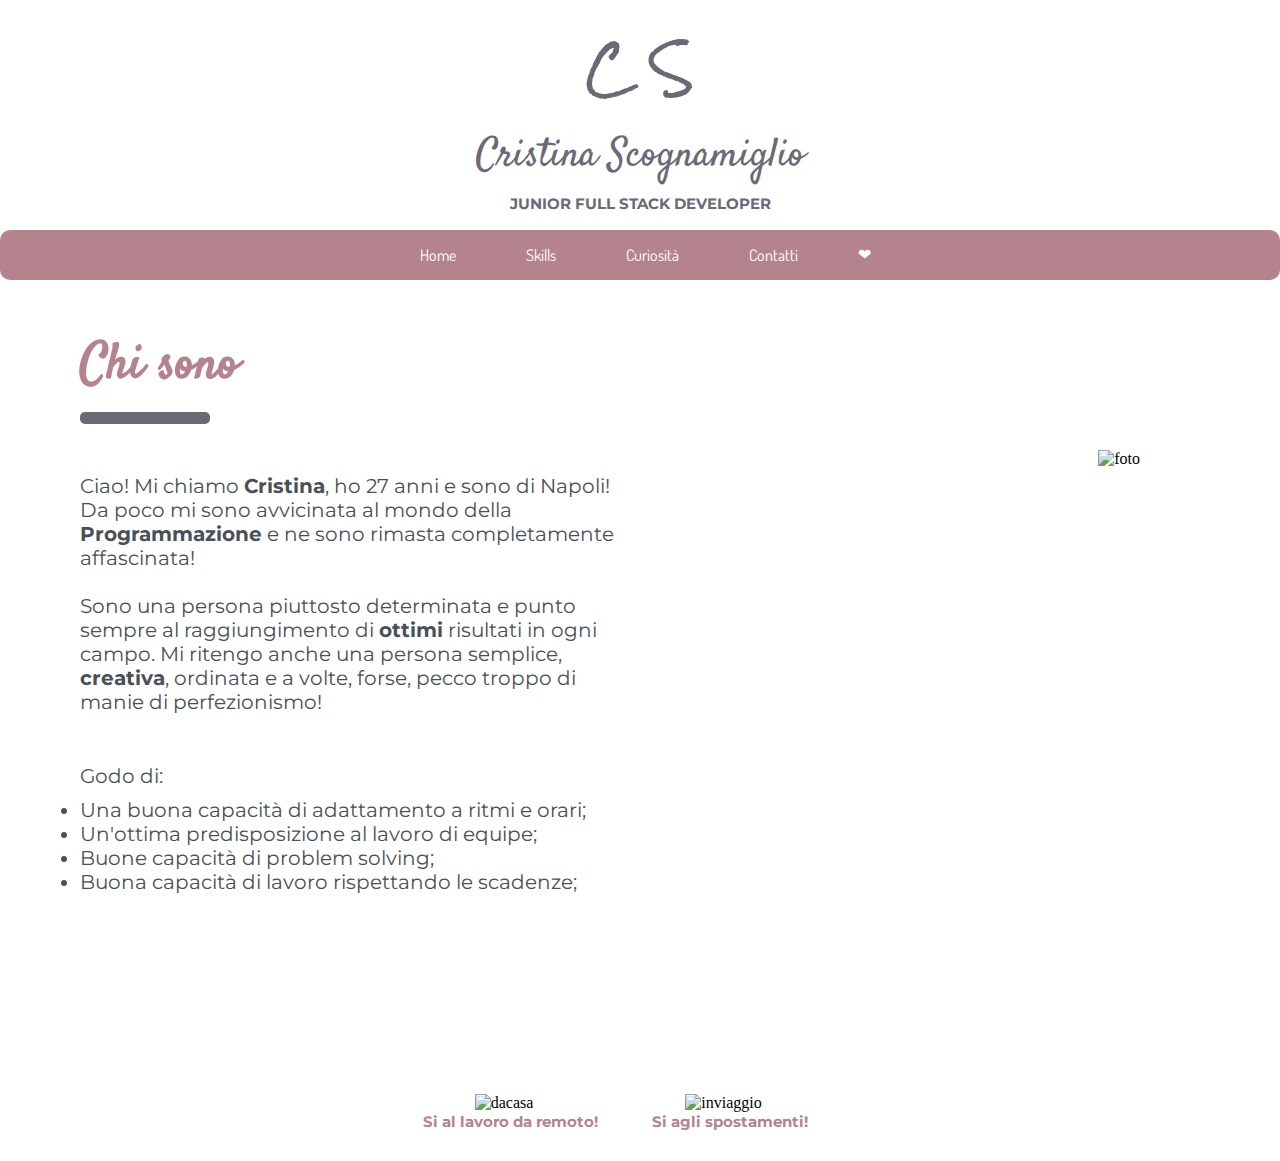
==== index.html @ 6e00b8ea "Add files via upload" ====
<!DOCTYPE html>
<html lang="it" dir="ltr">
  <head>
    <meta charset="utf-8">
    <meta name='viewport'
      content='width=device-width, initial-scale=1.0, maximum-scale=1.0' />
    <link rel="stylesheet" href="styles.css">

    <!-- Fonts -->
    <link rel="preconnect" href="https://fonts.gstatic.com">
    <link href="https://fonts.googleapis.com/css2?family=Rock+Salt&family=Satisfy&family=Montserrat&family=Dosis&display=swap" rel="stylesheet">

    <title>Hi people!</title>
  </head>


  <body>
    <!-- Parte superiore con firma -->
    <header>
      <div class="firma">
        <div class="firma-breve">C S</div>
        <div class="firma-lunga">Cristina Scognamiglio</div>
        <div class="professione"><strong>JUNIOR FULL STACK DEVELOPER</strong></div>
      </div>
    </header>
    <!-- Barra di navigazione -->
    <nav>
      <div class="menu-contenitore">
        <div class="menu">
          <div><a href="home.html">Home</a></div>
          <div><a href="skills.html">Skills</a></div>
          <div><a href="curiosità.html">Curiosità</a></div>
          <div><a href="contatti.html">Contatti</a></div>
          <div class="heart">&#x2764;</div>
        </div>
      </div>
    </nav>
    <!-- Presentazione e Foto-->
   <div class="corpo-sito">

      <main>
        <div class="Titoloetesto">
          <h1>Chi sono</h1>
          <div class="barra"></div>
          <p>Ciao! Mi chiamo <strong>Cristina</strong>, ho 27 anni e sono di Napoli!
            <br>
            Da poco mi sono avvicinata al mondo della <strong>Programmazione</strong> e ne sono rimasta completamente affascinata!
            <br><br>
            Sono una persona piuttosto determinata e punto sempre al raggiungimento di <strong>ottimi</strong> risultati in ogni campo.
            Mi ritengo anche una persona semplice, <strong>creativa</strong>, ordinata e a volte, forse, pecco troppo di manie di perfezionismo!</p>

          <p>Godo di:</p>
            <ul class="capacità">
              <li>Una buona capacità di adattamento a ritmi e orari;</li>
              <li>Un'ottima predisposizione al lavoro di equipe;</li>
              <li>Buone capacità di problem solving;</li>
              <li>Buona capacità di lavoro rispettando le scadenze;</li>
            </ul>
        </div>
      </main>

      <!-- Foto laterale -->
      <div class="Foto">
        <img class="fotohome" src="immagini/cri-home.jpg" alt="foto">
      </div>

      <!-- Footer -->
      <footer class="partefinale">
        <div class="icone">
          <img src="immagini/dacasa.png" alt="dacasa">
          <span class="testo"><strong>Si al lavoro da remoto!</strong></span>
        </div>
        <div class="icone">
          <img src="immagini/viaggio.png" alt="inviaggio">
          <span class="testo"><strong>Si agli spostamenti!</strong></span>
        </div>
      </footer>
    </div>
  </body>
</html>
---- styles.css ----
* {
  margin: 0;
  padding: 0;
  box-sizing: border-box;
}

html,body{
  height:100%;
}
 body{background: #FFF;}

/*Parte superiore con firma*/
.firma{
  color:#6d6875;   /*tonalità di grigio*/
  margin-top: 10px;
  text-align: center;
  width:100%;
  height:200px;
}
.firma-breve{
  font-family: 'Rock Salt', cursive;
  font-size: 50px;
}

.firma-lunga{
  font-family: 'Satisfy', cursive;
  font-size: 40px;
}

.professione{
  font-family: 'Montserrat', sans-serif;
  font-size: 15px;
  margin-top: 8px;
}

/*Barra di navigazione*/
.menu-contenitore{
  margin-top: 20px;
  display: flex;
  justify-content: center;
  background: #b5838d;   /*tonalità di rosa scuro*/
  padding:15px 0;
  border-radius: 10px;
}

.menu{
  width:100%;
  display: flex;
  justify-content: center;
}

.heart{color:#FFF;}

a{
  color:#FFF;
  text-decoration: none;
  font-family: 'Dosis', sans-serif;
  font-size: auto;
  padding: 10px;
  border-radius: 5px;
  margin-right: 50px;
}

a:hover{
  background: #e5989b; /*tonalità di rosa chiaro*/
}
a:active{
  background: #ffb4a2;  /*altra tonalità di rosa*/
}

/* Titolo Testo e Foto generico*/
main{
  width:100%;
  height:70%;
  background-size: auto;
  -o-background-size: auto;
  -moz-background-size: auto;
  padding-left: 80px;
  padding-right: 80px;
}
.Titoloetesto{
  width: 50%;
  height:100%;
  position:relative;
}
h1{
  margin-top: 50px;
  color:#b5838d;
  font-family: 'Satisfy', cursive;
  font-size: 50px;
  text-align: left;
}
.barra{
  width: 130px;
  height:12px;
  border-radius: 5px;
  background-color: #6d6875;
  margin-top:10px;
}
p{
  font-family:'Montserrat', sans-serif;
  font-size: 20px;
  text-align: left;
  margin-top: 50px;
  color:#495057;      /*nero/grigio*/
}
.capacità{
 font-family:'Montserrat', sans-serif;
 font-size: 20px;
 text-align: left;
 margin-top: 10px;
 color:#495057;      /*nero/grigio*/
}

.Foto{
  position: absolute;
  right:10%;
  top:50%;
  max-width: 100%;
  height: auto;
}

.fotohome{    /*foto laterale*/
  width:auto;
  height:600px;
}

/*Footer*/
.partefinale{
  text-align: center;
  display: block;
}

.icone{
  margin-top: 50px;
  display: inline-block;
  margin-right: 50px;
  margin-bottom: 30px;
  margin-top:200px;
}

.testo{
  display: block;
  font-family: 'Montserrat', sans-serif;
  font-size: 15px;
  color: #b5838d;   /*tonalità di rosa scuro*/
}

/* Pagina Skills */
img{           /*icone*/
  margin-right: 12px;
  display:inline-block;
}

.fotoskills{     /*foto laterale*/
  width:auto;
  height:500px;
}

.Foto2{             /*foto laterale*/
  position: absolute;
  right:10%;
  top:165%;
  max-width: 100%;
  height: auto;
}

/*Curiosità Page*/
h2{
  font-family: 'Montserrat', sans-serif;
  font-size: 15px;
  margin-top: 20px;
}

.Foto3{          /*foto laterale*/
  position: absolute;
  right:10%;
  top:85%;
  max-width: 100%;
  height: auto;
}


/* Pagina Contatti */
input, .messaggio, .bottoneinvia{
  display: block;
  margin-top: 20px;
  width:400px;
  height:30px;
  border: 3px solid #b5838d;   /*tonalità di rosa scuro*/
  border-radius: 10px;
  font-family: 'Dosis', sans-serif;
  font-weight: bolder;
  font-size: 15px;
}

h3{
  font-family: 'Montserrat', sans-serif;
  font-size: 15px;
  margin-top: 50px;
}
.social{
  display: inline-block;
  margin-top: 50px;
}
.link {
  width:auto;
  height:40px;
}
.sito:hover{
  background: none;
}
.sito:active{
  background: none;
}
.messaggio{
  width:400px;
  height:200px;
}

.bottoneinvia:hover{background: #6d6875;}  /*tonalità di grigio*/
.bottoneinvia:active{background: #FFF; }



/*Responsive*/

@media screen and (max-width:360px){
  img{
    height:50px;
    width:auto;
  }
}

@media screen and (max-width:768px){
  /*Menu*/
  .menu-contenitore{margin-top: 70px;}

  a{margin-right: 10px;}

  /*Corpo del sito*/
  main{
    padding-left: 40px;
    padding-right: 40px;
  }

  .Titoloetesto{
    width: 100%;
    height:100%;
  }

  h1{text-align: left;}

  p, .capacità{text-align: left;}

  .Foto{display: none;}

  .Foto2{display: none;}

  .Foto3{display: none;}

  .icone{margin-right:10px;}

  .social{margin-right:10px;}

  input{
    width:200px;
    height:30px;
  }

  .link {
    width:auto;
    height:30px;
  }
  .testo{font-size: 10px;}

  .messaggio{
    width:300px;
    height:200px;
  }
  .bottoneinvia{
    width:300px;
  }
}

@media screen and (max-width:1024px){
  /*Foto*/
  .Foto{
    position: absolute;
    right:0;
    top:30%;
    max-width: 100%;
    height: auto;
  }

  .Foto2{
    position: absolute;
    right:0;
    top:100%;
    max-width: 100%;
    height: auto;
  }

  .Foto3{
    position: absolute;
    right:0;
    top:30%;
    max-width: 100%;
    height: auto;
  }
  .fotocontact{
    width:auto;
    height:600px;
  }
}

@media screen and (max-width:1024px) and (max-height:768px){
  /*Foto*/
  .Foto{
    position: absolute;
    right:0;
    top:50%;
    max-width: 100%;
    height: auto;
  }
  .Foto2{
    position: absolute;
    right:0;
    top:160%;
    max-width: 100%;
    height: auto;
  }

  .Foto3{
    position: absolute;
    right:0;
    top:60%;
    max-width: 100%;
    height: auto;
  }


  .fotocontact{
    width:auto;
    height:600px;
  }
}
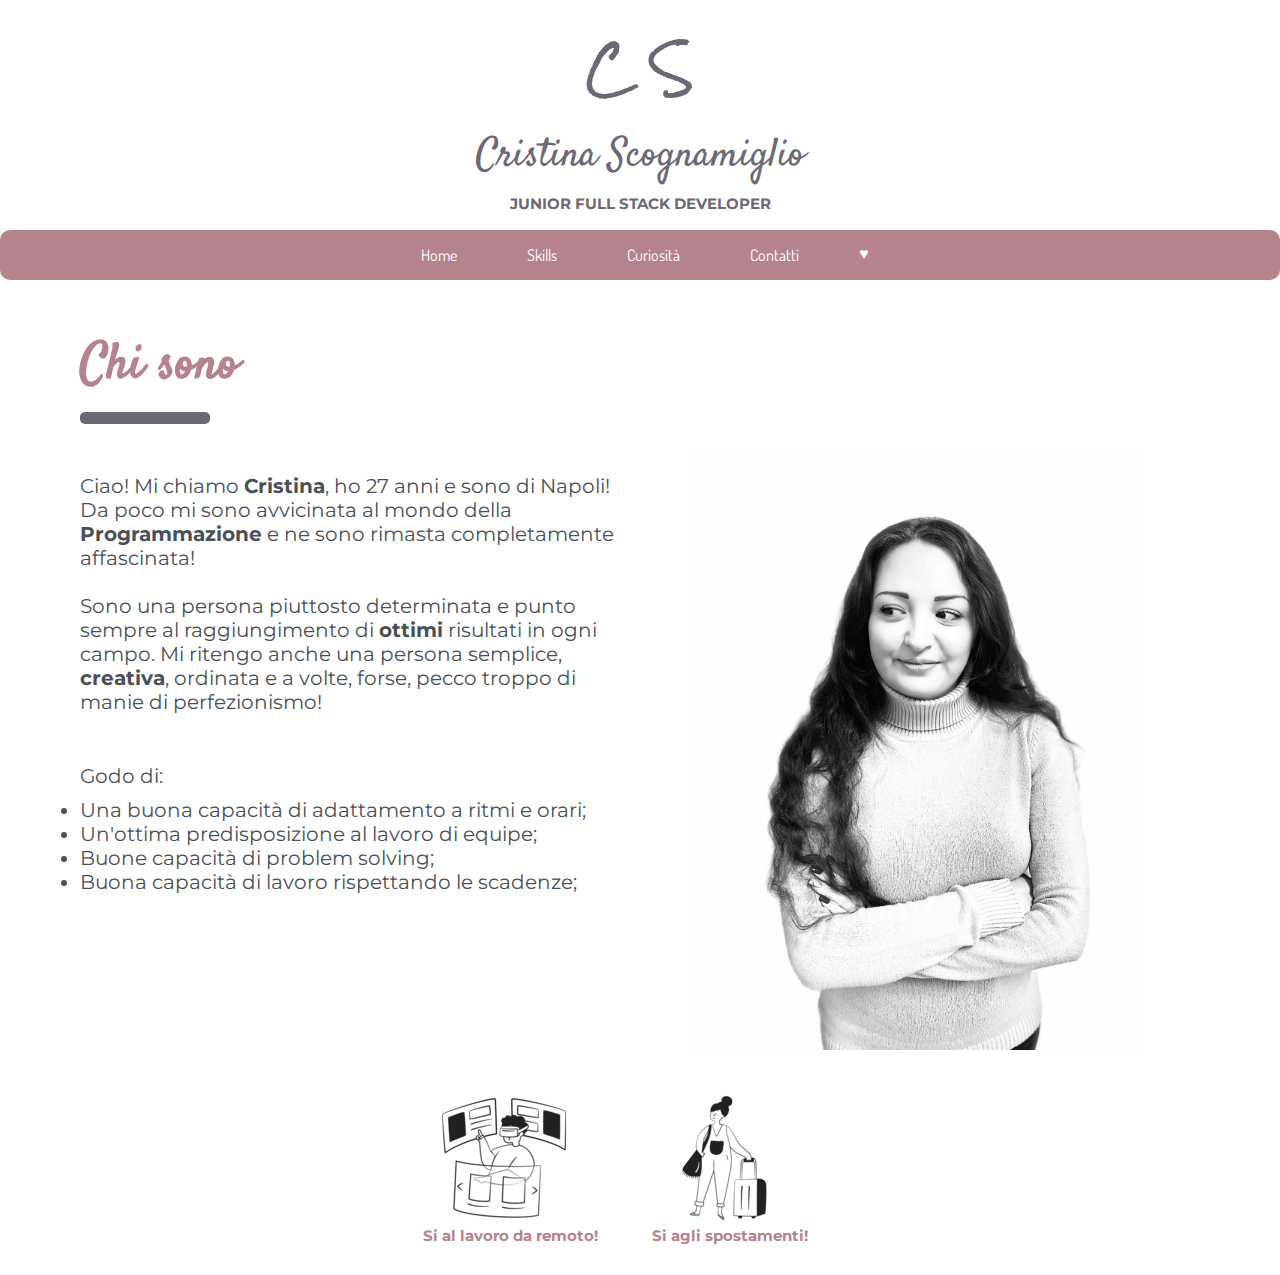
==== commit 5bc24409: "Add files via upload" ====
--- a/index.html
+++ b/index.html
@@ -27,11 +27,11 @@
     <nav>
       <div class="menu-contenitore">
         <div class="menu">
-          <div><a href="home.html">Home</a></div>
+          <div><a href="index.html">Home</a></div>
           <div><a href="skills.html">Skills</a></div>
           <div><a href="curiosità.html">Curiosità</a></div>
           <div><a href="contatti.html">Contatti</a></div>
-          <div class="heart">&#x2764;</div>
+          <div class="heart">&#x2665;</div>
         </div>
       </div>
     </nav>
